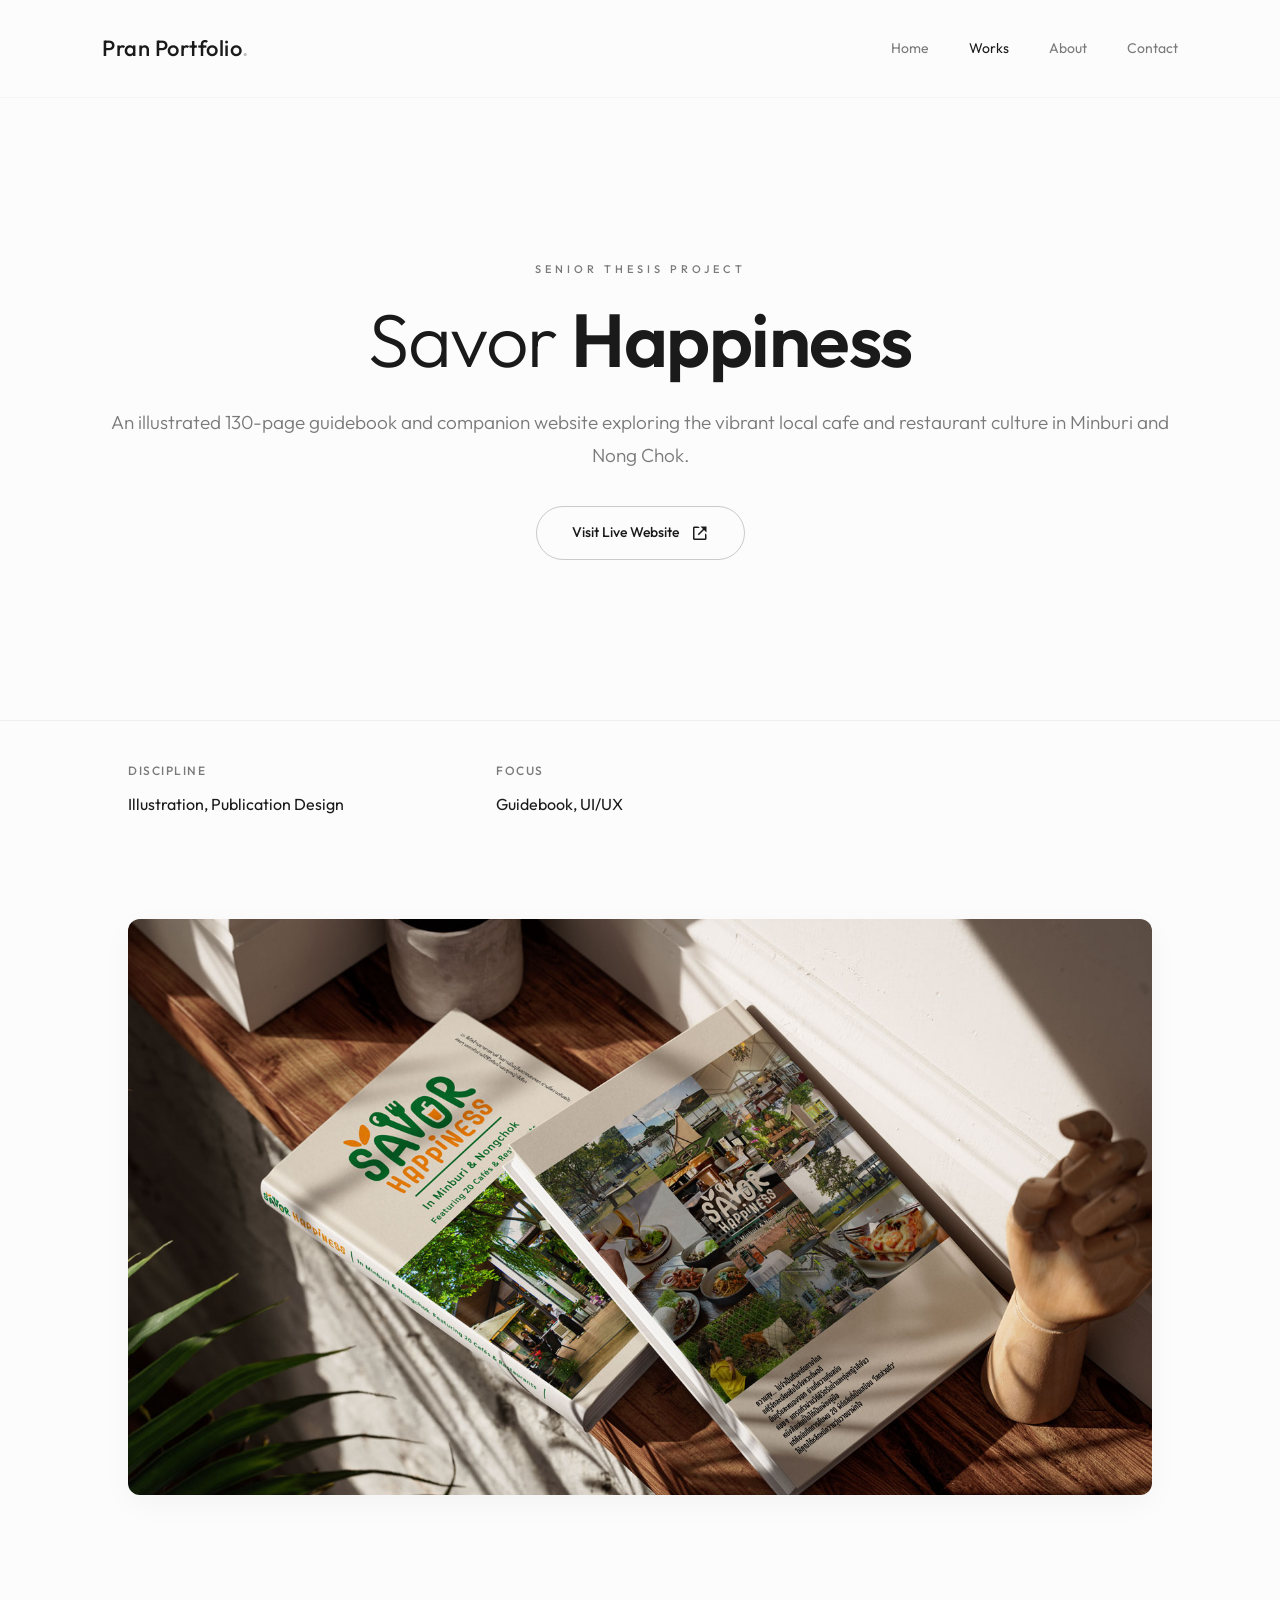
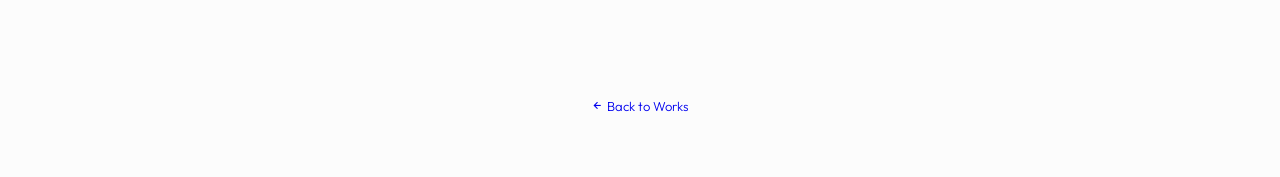
==== savor-happiness.html @ 00a6bde8 "Pran-Portfolio-Web" ====
<!DOCTYPE html>
<html lang="en">

<head>
    <meta charset="UTF-8">
    <meta name="viewport" content="width=device-width, initial-scale=1.0">
    <title>Savor Happiness | Pran Taewin</title>
    <link href="https://fonts.googleapis.com/css2?family=Outfit:wght@300;400;500;600&display=swap" rel="stylesheet">
    <link rel="stylesheet" href="style.css">
    <link href="https://unpkg.com/boxicons@2.1.4/css/boxicons.min.css" rel="stylesheet">
</head>

<body>
    <header class="header">
        <a href="index.html" class="logo">Pran Portfolio<span>.</span></a>
        <i class="bx bx-menu" id="menu-icon"></i>
        <nav class="navbar">
            <a href="index.html">Home</a>
            <a href="works.html" class="active">Works</a>
            <a href="about.html">About</a>
            <a href="contact.html">Contact</a>
        </nav>
    </header>

    <main>
        <section class="hero project-header">
            <div class="hero-content">
                <p class="eyebrow">SENIOR THESIS PROJECT</p>
                <h1>Savor <span>Happiness</span></h1>
                <p class="description">
                    An illustrated 130-page guidebook and companion website exploring the vibrant local cafe and
                    restaurant culture in Minburi and Nong Chok.
                </p>
                <div class="hero-btn-group" style="margin-top: 3.5rem; justify-content: center; display: flex;">
                    <a href="https://savor-happiness-guide.vercel.app/" target="_blank" class="btn-primary">
                        Visit Live Website <i class='bx bx-link-external'></i>
                    </a>
                </div>
            </div>
        </section>

        <section>
            <div class="project-meta">
                <div class="meta-item">
                    <h4>Discipline</h4>
                    <p>Illustration, Publication Design</p>
                </div>
                <div class="meta-item">
                    <h4>Focus</h4>
                    <p>Guidebook, UI/UX</p>
                </div>
            </div>
        </section>

        <section class="gallery-single">
            <div class="gallery-item featured">
                <img src="image/SavorHappiness-Back.jpg" alt="Savor Happiness Guidebook" loading="lazy">
            </div>
        </section>
    </main>

    <footer class="footer project-footer">
        <div class="footer-bottom" style="justify-content: center; border-top: none;">
            <a href="works.html" class="back-link"><i class='bx bx-left-arrow-alt'></i> Back to Works</a>
        </div>
    </footer>

    <script>
        const menuIcon = document.querySelector("#menu-icon");
        const navbar = document.querySelector(".navbar");
        if (menuIcon && navbar) {
            menuIcon.addEventListener("click", () => {
                navbar.classList.toggle("active");
                menuIcon.classList.toggle("bx-x");
            });
        }
    </script>
</body>

</html>
---- style.css ----
/* ================================================================
TABLE OF CONTENTS
1. Global & Reset
2. Typography & Color Variables (Modern Minimal Palette)
3. Navigation (Header)
4. Hero Section & Editorial Buttons
5. Work Grid (Clean Layout)
6. Project Detail & Gallery Layout
7. Footer Section
8. Subpages
9. Responsive Design
================================================================
*/

/* 1. Global & Reset */
* {
  margin: 0;
  padding: 0;
  box-sizing: border-box;
  text-decoration: none;
  list-style: none;
}

html {
  font-size: 62.5%;
  scroll-behavior: smooth;
}

body {
  background-color: var(--bg-color);
  color: var(--text-color);
  font-family: 'Outfit', sans-serif;
  overflow-x: hidden;
  line-height: 1.7;
  -webkit-font-smoothing: antialiased;
  -moz-osx-font-smoothing: grayscale;
}

::selection {
  background-color: var(--text-color);
  color: var(--bg-color);
}

::-webkit-scrollbar {
  width: 6px;
}

::-webkit-scrollbar-track {
  background: var(--bg-color);
}

::-webkit-scrollbar-thumb {
  background: #e0e0e0;
  border-radius: 10px;
}

/* 2. Typography & Color Variables */
:root {
  --bg-color: #FCFCFC;
  --second-bg: #FFFFFF;
  --text-color: #1A1A1A;
  --text-dim: #7A7A7A;

  --card-shadow: 0 8px 30px rgba(0, 0, 0, 0.04);
  --hover-shadow: 0 15px 40px rgba(0, 0, 0, 0.08);

  --border-radius: 12px;
  --transition: all 0.4s cubic-bezier(0.2, 0.8, 0.2, 1);
}

/* 3. Navigation (Header) */
.header {
  position: fixed;
  top: 0;
  left: 0;
  width: 100%;
  padding: 3rem 8%;
  background: rgba(252, 252, 252, 0.9);
  backdrop-filter: blur(12px);
  -webkit-backdrop-filter: blur(12px);
  display: flex;
  justify-content: space-between;
  align-items: center;
  z-index: 1000;
  border-bottom: 1px solid rgba(0, 0, 0, 0.03);
  transition: padding 0.4s ease;
}

.logo {
  font-size: 2.2rem;
  font-weight: 500;
  color: var(--text-color);
  letter-spacing: 0.5px;
}

.logo span {
  color: #C0C0C0;
}

.navbar {
  display: flex;
  gap: 4rem;
}

.navbar a {
  font-size: 1.4rem;
  font-weight: 400;
  color: var(--text-dim);
  transition: var(--transition);
}

.navbar a:hover,
.navbar a.active {
  color: var(--text-color);
}

#menu-icon {
  font-size: 2.8rem;
  cursor: pointer;
  display: none;
  color: var(--text-color);
}

/* 4. Hero Section & Editorial Buttons */
.hero {
  min-height: 80vh;
  display: flex;
  flex-direction: column;
  justify-content: center;
  padding: 12rem 8% 5rem;
  max-width: 1400px;
  margin: 0 auto;
}

.home-hero {
  flex-direction: row;
  justify-content: space-between;
  align-items: center;
  gap: 6rem;
  padding-top: 15rem;
}

.home-hero .hero-content {
  flex: 1;
  max-width: 55rem;
}

.hero .eyebrow {
  font-size: 1.1rem;
  font-weight: 500;
  letter-spacing: 4px;
  color: var(--text-dim);
  text-transform: uppercase;
  margin-bottom: 2rem;
}

.hero h1 {
  font-size: clamp(4rem, 6vw, 7.5rem);
  line-height: 1.1;
  font-weight: 300;
  letter-spacing: -1.5px;
  margin-bottom: 2.5rem;
  color: var(--text-color);
}

.hero h1 span {
  font-weight: 600;
}

.hero .description {
  font-size: clamp(1.6rem, 1.8vw, 1.9rem);
  color: var(--text-dim);
  font-weight: 300;
  line-height: 1.7;
}

.hero-image-wrapper {
  flex: 1;
  display: flex;
  justify-content: flex-end;
}

.image-inner {
  width: 100%;
  max-width: 500px;
  border-radius: var(--border-radius);
  overflow: hidden;
  box-shadow: var(--card-shadow);
  transition: var(--transition);
}

.image-inner:hover {
  transform: translateY(-5px);
  box-shadow: var(--hover-shadow);
}

.image-inner img {
  width: 100%;
  height: auto;
  display: block;
}

.hero-btn-group {
  margin-top: 4rem;
}

.btn-primary {
  display: inline-flex;
  align-items: center;
  gap: 1.2rem;
  font-size: 1.4rem;
  font-weight: 500;
  color: var(--text-color);
  background-color: transparent;
  padding: 1.4rem 3.5rem;
  border-radius: 50px;
  transition: var(--transition);
  border: 1px solid rgba(0, 0, 0, 0.2);
}

.btn-primary i {
  font-size: 1.8rem;
  transition: transform 0.3s ease;
}

.btn-primary:hover {
  background-color: var(--text-color);
  color: var(--second-bg);
  border-color: var(--text-color);
}

.btn-primary:hover i {
  transform: translateX(5px);
}

/* 5. Work Grid (Clean Layout) */
.works {
  padding: 10rem 8%;
  background-color: var(--second-bg);
}

.section-title {
  margin-bottom: 6rem;
}

.section-title h2 {
  font-size: 2.2rem;
  font-weight: 400;
  letter-spacing: 1px;
}

.project-grid {
  display: grid;
  grid-template-columns: repeat(auto-fill, minmax(32rem, 1fr));
  gap: 5rem;
  max-width: 1400px;
  margin: 0 auto;
}

.work-card {
  display: block;
  background: transparent;
  transition: var(--transition);
}

.card-image {
  width: 100%;
  aspect-ratio: 4/3;
  overflow: hidden;
  border-radius: var(--border-radius);
  margin-bottom: 2.5rem;
  box-shadow: var(--card-shadow);
  background-color: #f9f9f9;
}

.card-image img {
  width: 100%;
  height: 100%;
  object-fit: cover;
  transition: transform 0.8s ease;
}

.work-card:hover .card-image img {
  transform: scale(1.03);
}

.work-card:hover .card-image {
  box-shadow: var(--hover-shadow);
}

.card-info {
  padding: 0 0.5rem;
}

.card-info .category {
  font-size: 1.1rem;
  font-weight: 500;
  color: var(--text-dim);
  letter-spacing: 1px;
  margin-bottom: 0.8rem;
  display: inline-block;
  text-transform: uppercase;
}

.card-info h3 {
  font-size: 2rem;
  font-weight: 400;
  color: var(--text-color);
}

/* 6. Project Detail & Gallery Layout */
.project-header {
  padding-top: 16rem;
  padding-bottom: 6rem;
  text-align: center;
}

.project-header .hero-content {
  margin: 0 auto;
}

.gallery-single {
  padding: 2rem 10% 10rem;
  display: grid;
  grid-template-columns: 1fr;
  gap: 3rem;
  max-width: 1400px;
  margin: 0 auto;
}

@media (min-width: 768px) {
  .gallery-single {
    grid-template-columns: repeat(2, 1fr);
    gap: 4rem;
  }
}

.gallery-item {
  border-radius: var(--border-radius);
  overflow: hidden;
  box-shadow: var(--card-shadow);
  background: var(--second-bg);
  aspect-ratio: 3/4;
}

.gallery-item.featured {
  grid-column: span 1;
  aspect-ratio: 16/9;
}

@media (min-width: 768px) {
  .gallery-item.featured {
    grid-column: span 2;
  }
}

.gallery-item img {
  width: 100%;
  height: 100%;
  object-fit: cover;
  display: block;
  transition: transform 1.2s ease;
}

.gallery-item:hover img {
  transform: scale(1.04);
}

.project-meta {
  display: grid;
  grid-template-columns: 1fr 2fr;
  gap: 4rem;
  margin-bottom: 8rem;
  padding: 0 10%;
  border-top: 1px solid rgba(0, 0, 0, 0.05);
  padding-top: 4rem;
  max-width: 1400px;
  margin-left: auto;
  margin-right: auto;
}

.meta-item h4 {
  font-size: 1.2rem;
  font-weight: 500;
  text-transform: uppercase;
  letter-spacing: 1.5px;
  margin-bottom: 1rem;
  color: var(--text-dim);
}

.meta-item p {
  font-size: 1.6rem;
  font-weight: 400;
  color: var(--text-color);
}

/* 7. Footer Section */
.footer {
  padding: 10rem 8% 6rem;
  background-color: var(--bg-color);
  max-width: 1400px;
  margin: 0 auto;
}

.footer-content {
  display: flex;
  justify-content: space-between;
  align-items: flex-start;
  flex-wrap: wrap;
  gap: 5rem;
  margin-bottom: 6rem;
}

.footer-brand h3 {
  font-size: 2rem;
  font-weight: 500;
  margin-bottom: 1.5rem;
}

.footer-brand p {
  font-size: 1.5rem;
  color: var(--text-dim);
  font-weight: 300;
  max-width: 35rem;
}

.footer-contact h4 {
  font-size: 1.2rem;
  font-weight: 500;
  text-transform: uppercase;
  letter-spacing: 1.5px;
  margin-bottom: 1.5rem;
  color: var(--text-dim);
}

.footer-contact a {
  font-size: 1.8rem;
  color: var(--text-color);
  font-weight: 400;
  transition: var(--transition);
}

.footer-contact a:hover {
  color: var(--text-dim);
}

.footer-bottom {
  text-align: center;
  font-size: 1.3rem;
  color: var(--text-dim);
  font-weight: 300;
}

/* 8. Subpages */
.subpage-hero {
  min-height: 40vh;
  padding-top: 16rem;
  padding-bottom: 4rem;
}

.about-hero {
  display: flex;
  flex-direction: row;
  align-items: center;
  gap: 6rem;
  padding-top: 16rem;
  padding-bottom: 8rem;
}

.about-hero .hero-image-wrapper {
  flex: 1;
  justify-content: center;
}

.about-hero .hero-content {
  flex: 1.2;
}

.about-philosophy {
  background: var(--second-bg);
  padding: 10rem 8%;
  text-align: center;
}

.philosophy-content {
  max-width: 75rem;
  margin: 0 auto;
}

.philosophy-content h2 {
  font-size: 2.4rem;
  font-weight: 400;
  margin-bottom: 3rem;
  letter-spacing: 1px;
}

.philosophy-content p {
  font-size: 2.2rem;
  line-height: 1.8;
  color: var(--text-color);
  font-weight: 300;
}

.contact-section {
  padding: 5rem 8% 15rem;
}

.contact-grid {
  display: grid;
  grid-template-columns: repeat(auto-fit, minmax(280px, 1fr));
  gap: 3rem;
  max-width: 800px;
  margin: 0 auto;
}

.contact-card {
  padding: 5rem 4rem;
  background: var(--second-bg);
  border-radius: var(--border-radius);
  text-align: center;
  transition: var(--transition);
  border: 1px solid rgba(0, 0, 0, 0.03);
}

.contact-card:hover {
  transform: translateY(-5px);
  box-shadow: var(--hover-shadow);
}

.contact-card i {
  font-size: 3.5rem;
  margin-bottom: 2rem;
  color: var(--text-dim);
}

.contact-card h3 {
  font-size: 1.8rem;
  margin-bottom: 1rem;
  font-weight: 500;
}

.contact-card p {
  font-size: 1.5rem;
  color: var(--text-dim);
}

/* 9. Responsive Design */
@media (max-width: 1024px) {
  html {
    font-size: 58%;
  }
}

@media (max-width: 768px) {
  .header {
    padding: 2rem 5%;
  }

  #menu-icon {
    display: block;
  }

  .navbar {
    position: fixed;
    top: -100%;
    left: 0;
    width: 100%;
    background: rgba(252, 252, 252, 0.98);
    backdrop-filter: blur(20px);
    flex-direction: column;
    align-items: center;
    padding: 8rem 0;
    transition: all 0.4s ease;
  }

  .navbar.active {
    top: 7rem;
  }

  .hero h1 {
    font-size: 4.5rem;
  }

  .home-hero,
  .about-hero {
    flex-direction: column-reverse;
    text-align: center;
    padding-top: 12rem;
  }

  .about-hero {
    flex-direction: column;
  }

  .hero-image-wrapper {
    justify-content: center;
    margin-bottom: 4rem;
  }

  .hero-btn-group {
    justify-content: center;
  }

  .project-meta {
    grid-template-columns: 1fr;
    gap: 2rem;
  }
}

@media (max-width: 480px) {
  .hero {
    padding: 10rem 5% 5rem;
  }

  .works,
  .contact-section {
    padding: 6rem 5%;
  }

  .project-grid {
    grid-template-columns: 1fr;
  }

  .hero h1 {
    font-size: 4rem;
  }
}
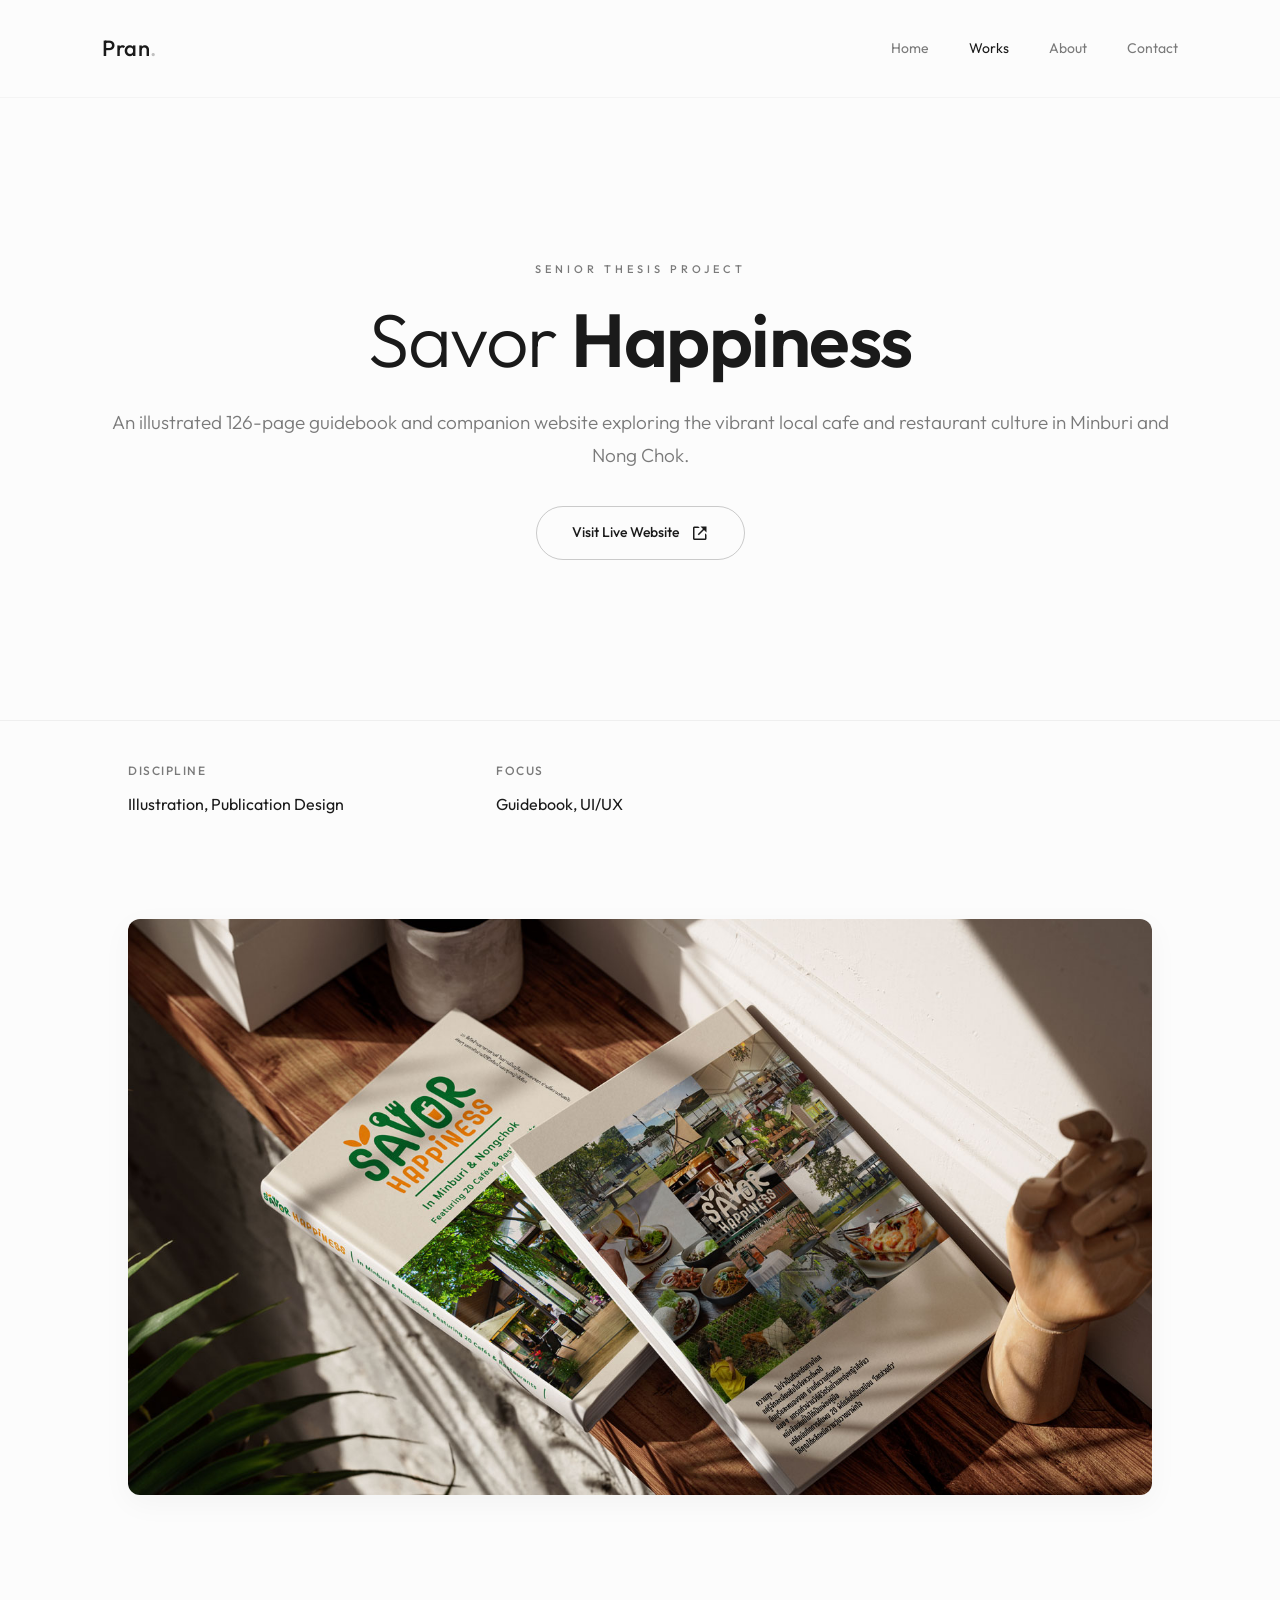
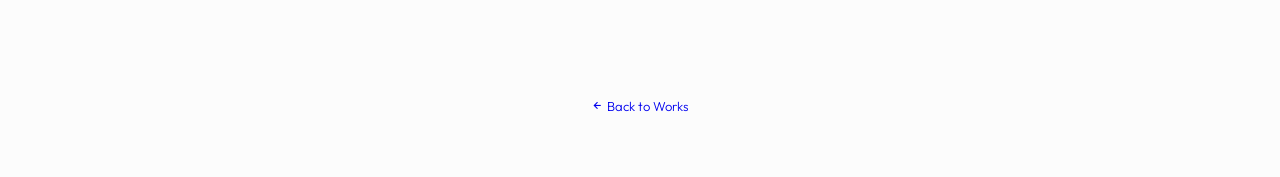
==== commit 7aeb5798: "Update savor-happiness.html" ====
--- a/savor-happiness.html
+++ b/savor-happiness.html
@@ -12,7 +12,7 @@
 
 <body>
     <header class="header">
-        <a href="index.html" class="logo">Pran Portfolio<span>.</span></a>
+        <a href="index.html" class="logo">Pran<span>.</span></a>
         <i class="bx bx-menu" id="menu-icon"></i>
         <nav class="navbar">
             <a href="index.html">Home</a>
@@ -28,7 +28,7 @@
                 <p class="eyebrow">SENIOR THESIS PROJECT</p>
                 <h1>Savor <span>Happiness</span></h1>
                 <p class="description">
-                    An illustrated 130-page guidebook and companion website exploring the vibrant local cafe and
+                    An illustrated 126-page guidebook and companion website exploring the vibrant local cafe and
                     restaurant culture in Minburi and Nong Chok.
                 </p>
                 <div class="hero-btn-group" style="margin-top: 3.5rem; justify-content: center; display: flex;">
@@ -77,4 +77,4 @@
     </script>
 </body>
 
-</html>+</html>
